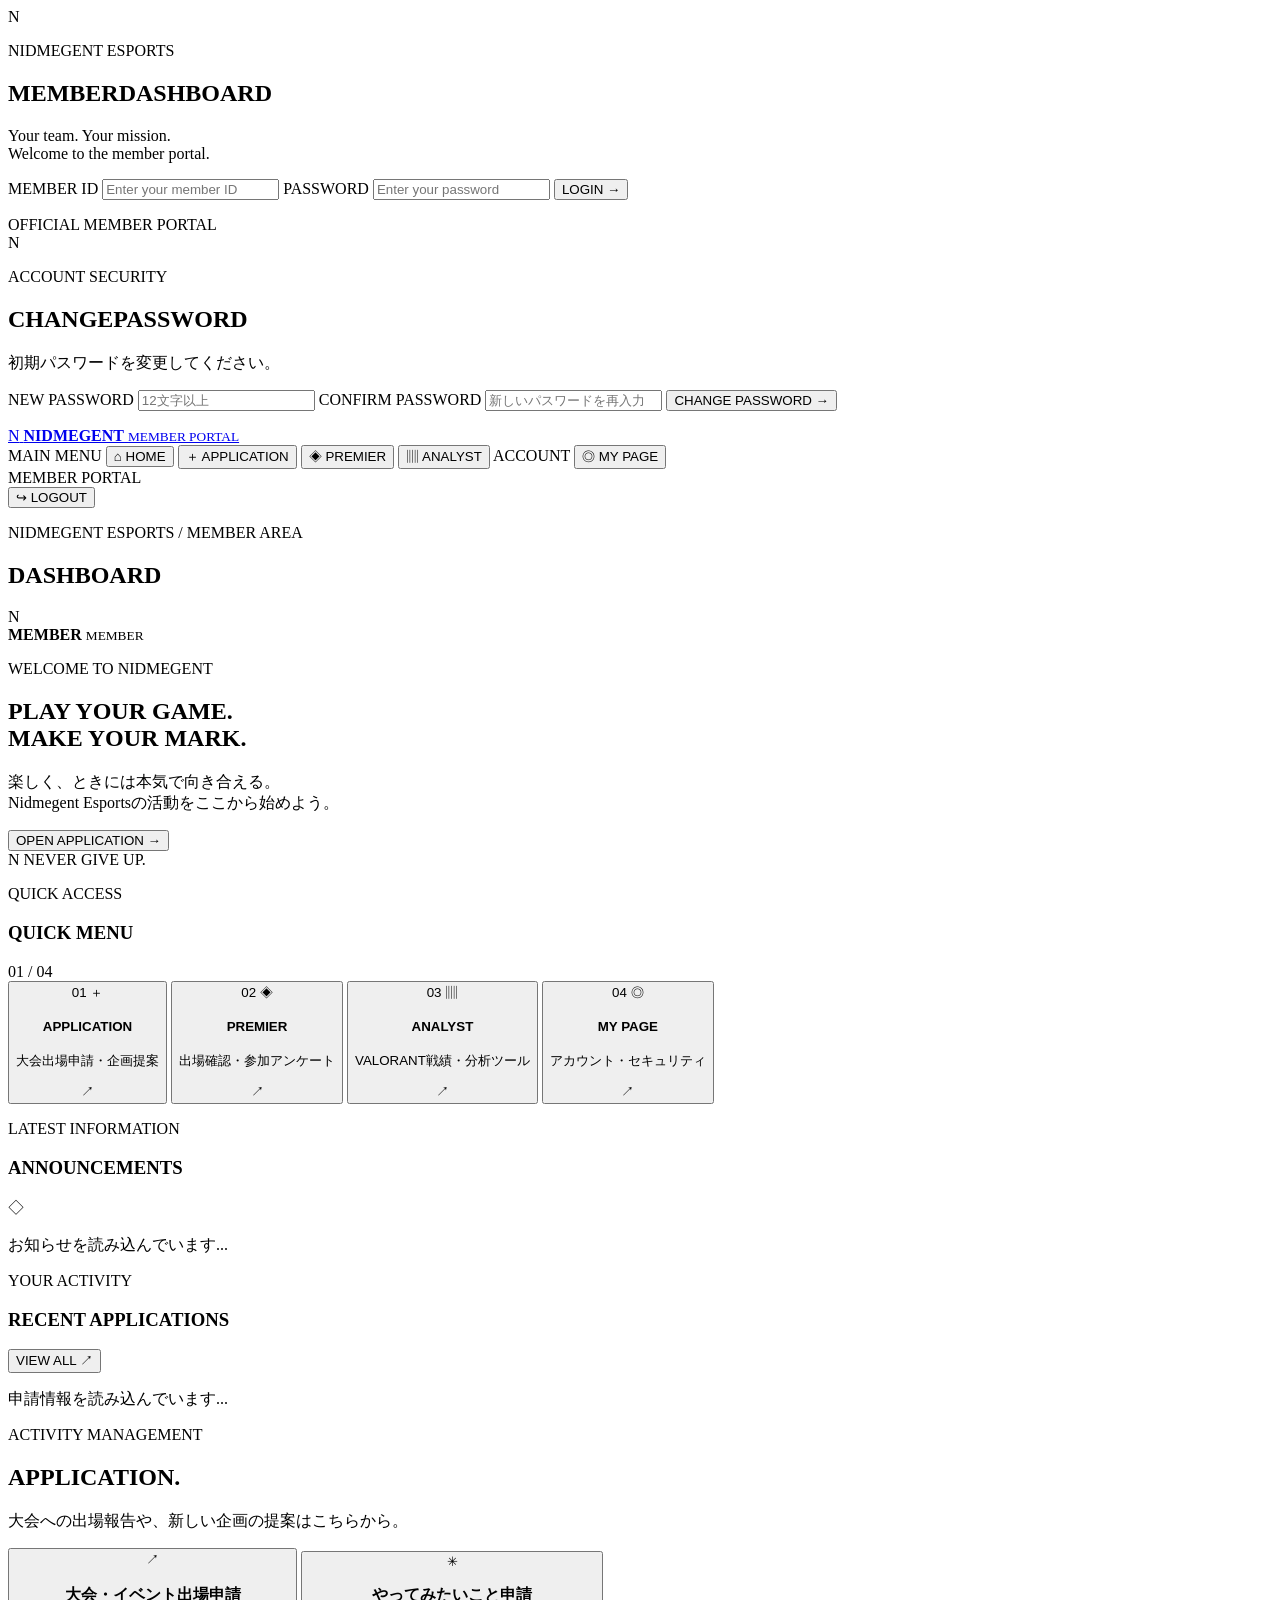
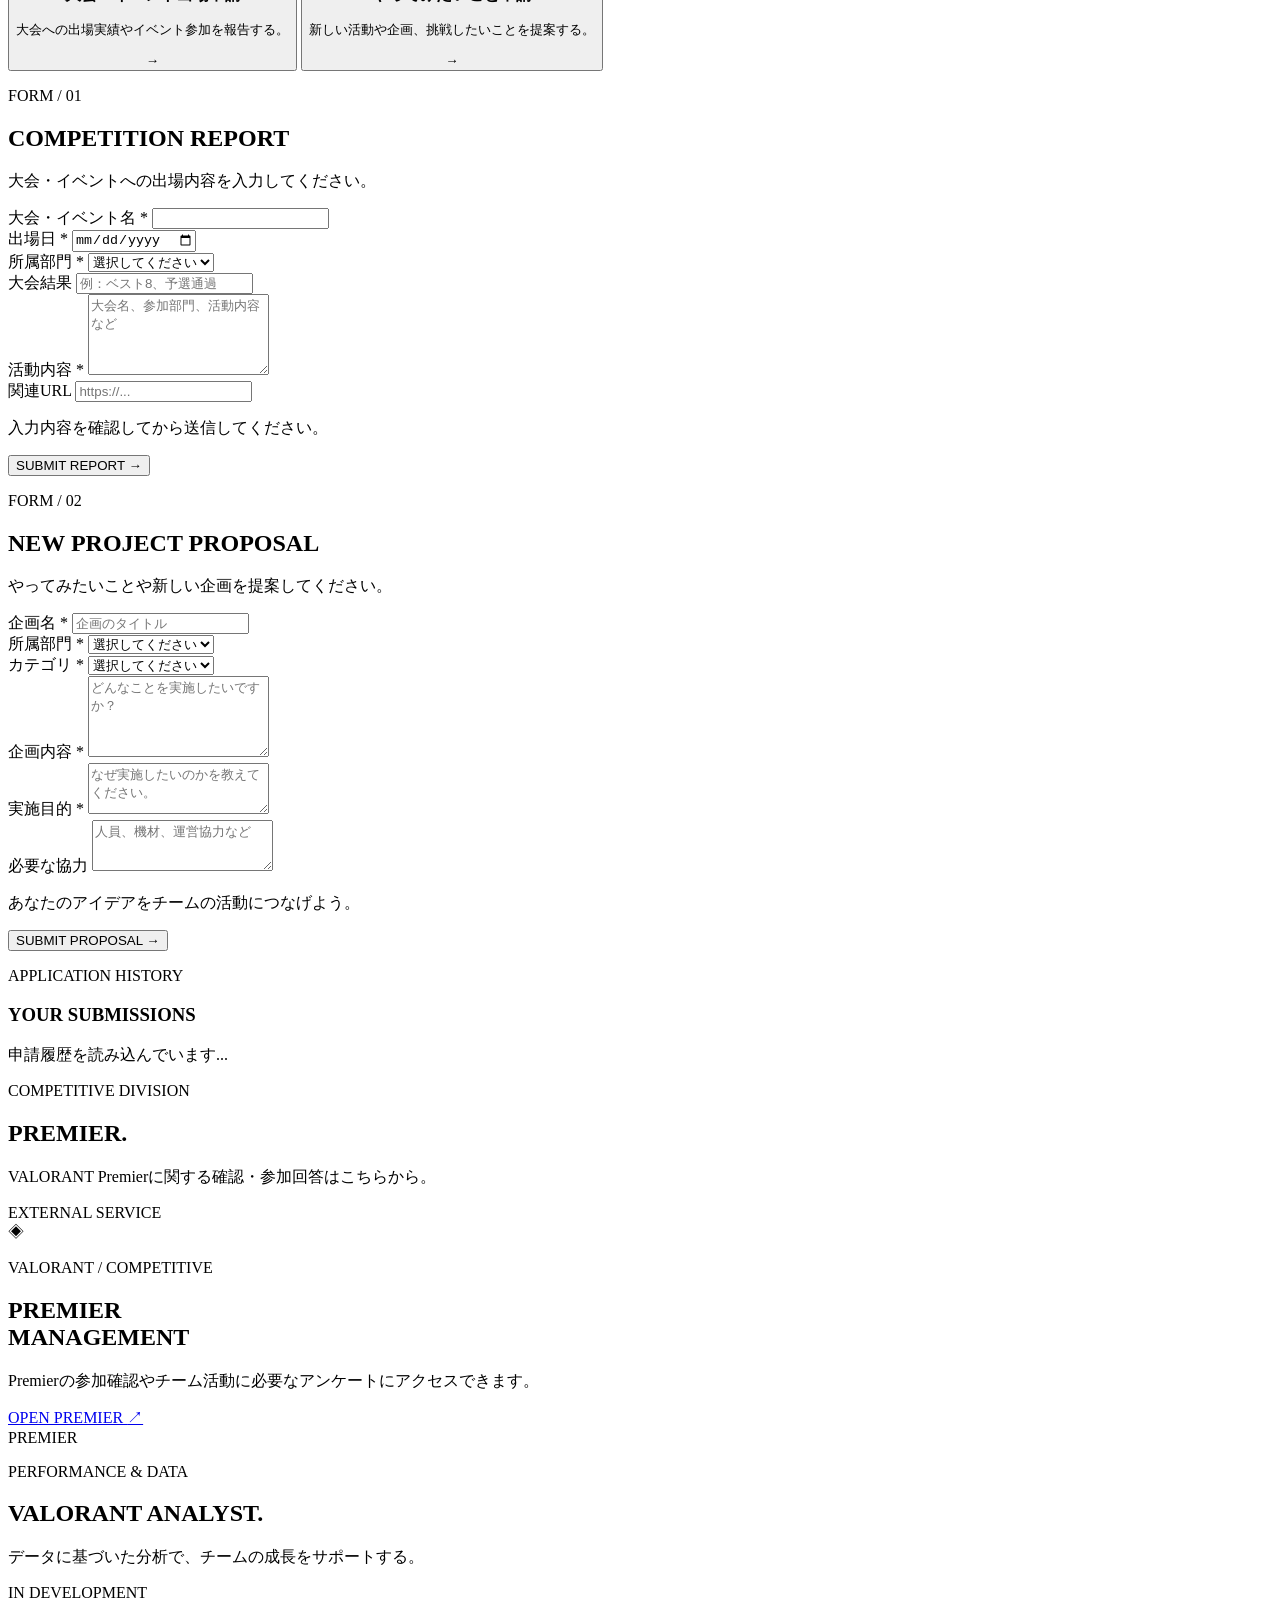
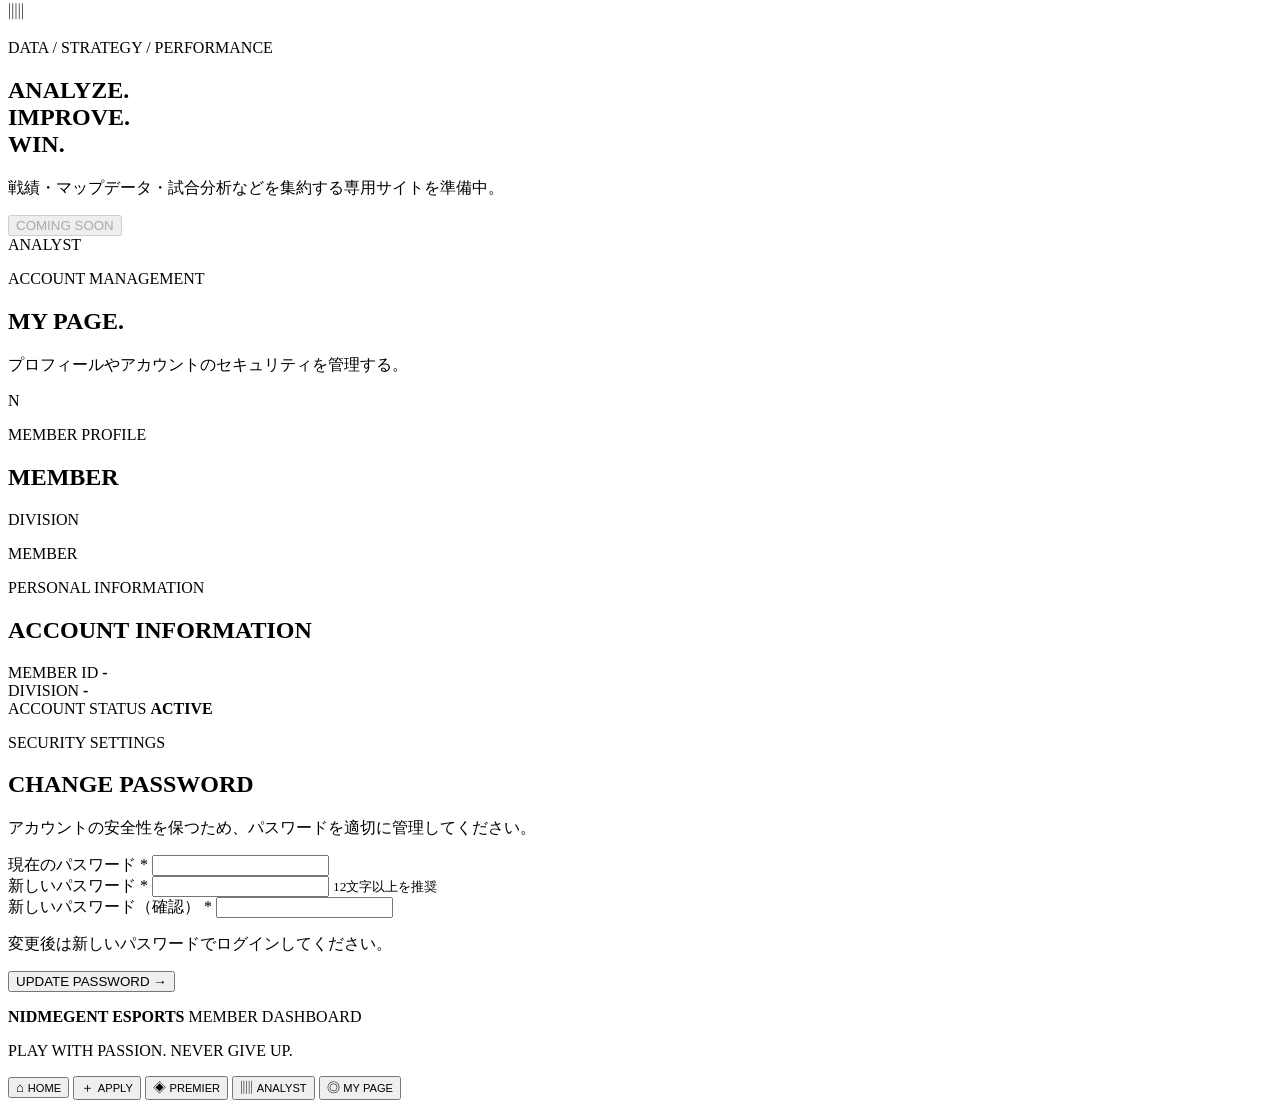
==== index.html @ ac15b61b "Create index.html" ====
<!DOCTYPE html>
<html lang="ja">
<head>
  <meta charset="UTF-8">
  <meta name="viewport" content="width=device-width, initial-scale=1.0">
  <meta name="theme-color" content="#090909">
  <meta name="description" content="Nidmegent Esports Member Dashboard">
  <title>NIDMEGENT | MEMBER DASHBOARD</title>
  <link rel="stylesheet" href="style.css">
</head>

<body>

  <!-- 背景エフェクト -->
  <div class="background-effects">
    <div class="glow glow-one"></div>
    <div class="glow glow-two"></div>
    <div class="grid-overlay"></div>
  </div>

  <!-- ログイン画面 -->
  <section id="loginScreen" class="login-screen">
    <div class="login-card">

      <div class="brand-symbol">N</div>

      <p class="eyebrow">NIDMEGENT ESPORTS</p>
      <h1>MEMBER<span>DASHBOARD</span></h1>

      <p class="login-description">
        Your team. Your mission.<br>
        Welcome to the member portal.
      </p>

      <form id="loginForm">

        <label for="loginId">MEMBER ID</label>
        <input
          id="loginId"
          type="text"
          autocomplete="username"
          placeholder="Enter your member ID"
          required
        >

        <label for="loginPassword">PASSWORD</label>
        <input
          id="loginPassword"
          type="password"
          autocomplete="current-password"
          placeholder="Enter your password"
          required
        >

        <button class="primary-button" type="submit">
          <span>LOGIN</span>
          <span>→</span>
        </button>

        <p id="loginMessage" class="message" aria-live="polite"></p>

      </form>

      <div class="login-footer">
        OFFICIAL MEMBER PORTAL
      </div>

    </div>
  </section>


  <!-- 初回パスワード変更 -->
  <section id="passwordSetupScreen" class="login-screen hidden">
    <div class="login-card">

      <div class="brand-symbol">N</div>

      <p class="eyebrow">ACCOUNT SECURITY</p>
      <h1>CHANGE<span>PASSWORD</span></h1>

      <p class="login-description">
        初期パスワードを変更してください。
      </p>

      <form id="initialPasswordForm">

        <label for="initialNewPassword">NEW PASSWORD</label>
        <input
          id="initialNewPassword"
          type="password"
          autocomplete="new-password"
          minlength="12"
          placeholder="12文字以上"
          required
        >

        <label for="initialConfirmPassword">CONFIRM PASSWORD</label>
        <input
          id="initialConfirmPassword"
          type="password"
          autocomplete="new-password"
          minlength="12"
          placeholder="新しいパスワードを再入力"
          required
        >

        <button class="primary-button" type="submit">
          <span>CHANGE PASSWORD</span>
          <span>→</span>
        </button>

        <p id="initialPasswordMessage" class="message" aria-live="polite"></p>

      </form>

    </div>
  </section>


  <!-- メインアプリ -->
  <div id="app" class="app hidden">

    <!-- サイドバー -->
    <aside class="sidebar">

      <a href="#" class="sidebar-brand" data-tab="home">
        <span class="brand-symbol small">N</span>
        <span>
          <strong>NIDMEGENT</strong>
          <small>MEMBER PORTAL</small>
        </span>
      </a>

      <div class="sidebar-section">
        <span class="sidebar-label">MAIN MENU</span>

        <button class="nav-item active" data-tab="home">
          <span class="nav-icon">⌂</span>
          <span>HOME</span>
        </button>

        <button class="nav-item" data-tab="application">
          <span class="nav-icon">＋</span>
          <span>APPLICATION</span>
        </button>

        <button class="nav-item" data-tab="premier">
          <span class="nav-icon">◈</span>
          <span>PREMIER</span>
        </button>

        <button class="nav-item" data-tab="analyst">
          <span class="nav-icon">▥</span>
          <span>ANALYST</span>
        </button>

        <span class="sidebar-label account-label">ACCOUNT</span>

        <button class="nav-item" data-tab="mypage">
          <span class="nav-icon">◎</span>
          <span>MY PAGE</span>
        </button>
      </div>

      <div class="sidebar-bottom">
        <div class="status-indicator">
          <span class="status-dot"></span>
          MEMBER PORTAL
        </div>

        <button id="logoutButton" class="logout-button">
          ↪ LOGOUT
        </button>
      </div>

    </aside>


    <!-- メインコンテンツ -->
    <main class="main-content">

      <header class="topbar">
        <div>
          <p class="eyebrow">NIDMEGENT ESPORTS / MEMBER AREA</p>
          <h2 id="pageTitle">DASHBOARD</h2>
        </div>

        <div class="user-badge">
          <span class="user-avatar">N</span>
          <div>
            <strong id="headerMemberName">MEMBER</strong>
            <small id="headerDivision">MEMBER</small>
          </div>
        </div>
      </header>


      <!-- HOME -->
      <section id="tab-home" class="tab-panel active">

        <div class="hero-card">
          <div class="hero-content">

            <p class="eyebrow">WELCOME TO NIDMEGENT</p>

            <h1>
              PLAY YOUR GAME.<br>
              <span>MAKE YOUR MARK.</span>
            </h1>

            <p>
              楽しく、ときには本気で向き合える。<br>
              Nidmegent Esportsの活動をここから始めよう。
            </p>

            <button class="primary-button hero-button" data-tab="application">
              OPEN APPLICATION <span>→</span>
            </button>

          </div>

          <div class="hero-decoration">
            <span class="hero-n">N</span>
            <span class="hero-line"></span>
            <span class="hero-caption">NEVER GIVE UP.</span>
          </div>
        </div>


        <div class="section-heading">
          <div>
            <p class="eyebrow">QUICK ACCESS</p>
            <h3>QUICK MENU</h3>
          </div>
          <span class="section-number">01 / 04</span>
        </div>


        <div class="quick-grid">

          <button class="quick-card" data-tab="application">
            <span class="card-number">01</span>
            <span class="quick-icon">＋</span>
            <h4>APPLICATION</h4>
            <p>大会出場申請・企画提案</p>
            <span class="card-arrow">↗</span>
          </button>

          <button class="quick-card" data-tab="premier">
            <span class="card-number">02</span>
            <span class="quick-icon">◈</span>
            <h4>PREMIER</h4>
            <p>出場確認・参加アンケート</p>
            <span class="card-arrow">↗</span>
          </button>

          <button class="quick-card" data-tab="analyst">
            <span class="card-number">03</span>
            <span class="quick-icon">▥</span>
            <h4>ANALYST</h4>
            <p>VALORANT戦績・分析ツール</p>
            <span class="card-arrow">↗</span>
          </button>

          <button class="quick-card" data-tab="mypage">
            <span class="card-number">04</span>
            <span class="quick-icon">◎</span>
            <h4>MY PAGE</h4>
            <p>アカウント・セキュリティ</p>
            <span class="card-arrow">↗</span>
          </button>

        </div>


        <div class="section-heading">
          <div>
            <p class="eyebrow">LATEST INFORMATION</p>
            <h3>ANNOUNCEMENTS</h3>
          </div>
        </div>

        <div id="announcementList" class="announcement-list">
          <div class="empty-state">
            <span class="empty-icon">◇</span>
            <p>お知らせを読み込んでいます...</p>
          </div>
        </div>


        <div class="section-heading">
          <div>
            <p class="eyebrow">YOUR ACTIVITY</p>
            <h3>RECENT APPLICATIONS</h3>
          </div>

          <button class="text-button" data-tab="application">
            VIEW ALL ↗
          </button>
        </div>

        <div id="recentApplications" class="application-list">
          <div class="empty-state">
            <p>申請情報を読み込んでいます...</p>
          </div>
        </div>

      </section>


      <!-- APPLICATION -->
      <section id="tab-application" class="tab-panel">

        <div class="page-intro">
          <p class="eyebrow">ACTIVITY MANAGEMENT</p>
          <h1>APPLICATION<span>.</span></h1>
          <p>大会への出場報告や、新しい企画の提案はこちらから。</p>
        </div>


        <div class="application-type-grid">

          <button class="application-type-card active" data-form="competition">
            <span class="quick-icon">↗</span>
            <h3>大会・イベント出場申請</h3>
            <p>大会への出場実績やイベント参加を報告する。</p>
            <span class="card-arrow">→</span>
          </button>

          <button class="application-type-card" data-form="proposal">
            <span class="quick-icon">✳</span>
            <h3>やってみたいこと申請</h3>
            <p>新しい活動や企画、挑戦したいことを提案する。</p>
            <span class="card-arrow">→</span>
          </button>

        </div>


        <!-- 大会出場申請 -->
        <div id="competitionFormPanel" class="form-panel">

          <div class="form-panel-heading">
            <p class="eyebrow">FORM / 01</p>
            <h2>COMPETITION REPORT</h2>
            <p>大会・イベントへの出場内容を入力してください。</p>
          </div>

          <form id="competitionForm" class="data-form">

            <div class="form-grid">

              <div class="form-field">
                <label for="competitionName">大会・イベント名 <span>*</span></label>
                <input id="competitionName" name="eventName" maxlength="150" required>
              </div>

              <div class="form-field">
                <label for="competitionDate">出場日 <span>*</span></label>
                <input id="competitionDate" name="eventDate" type="date" required>
              </div>

              <div class="form-field">
                <label for="competitionDivision">所属部門 <span>*</span></label>
                <select id="competitionDivision" name="division" required>
                  <option value="">選択してください</option>
                  <option value="LYXEN DIV">LYXEN DIV</option>
                  <option value="NOXIA DIV">NOXIA DIV</option>
                  <option value="OTHER">その他</option>
                </select>
              </div>

              <div class="form-field">
                <label for="competitionResult">大会結果</label>
                <input
                  id="competitionResult"
                  name="result"
                  maxlength="150"
                  placeholder="例：ベスト8、予選通過"
                >
              </div>

              <div class="form-field full-width">
                <label for="competitionDetails">活動内容 <span>*</span></label>
                <textarea
                  id="competitionDetails"
                  name="details"
                  maxlength="3000"
                  rows="5"
                  placeholder="大会名、参加部門、活動内容など"
                  required
                ></textarea>
              </div>

              <div class="form-field full-width">
                <label for="competitionUrl">関連URL</label>
                <input
                  id="competitionUrl"
                  name="url"
                  type="url"
                  maxlength="1000"
                  placeholder="https://..."
                >
              </div>

            </div>

            <div class="form-actions">
              <p>入力内容を確認してから送信してください。</p>
              <button type="submit" class="primary-button">
                SUBMIT REPORT <span>→</span>
              </button>
            </div>

            <p class="message" id="competitionMessage" aria-live="polite"></p>

          </form>

        </div>


        <!-- 企画提案 -->
        <div id="proposalFormPanel" class="form-panel hidden">

          <div class="form-panel-heading">
            <p class="eyebrow">FORM / 02</p>
            <h2>NEW PROJECT PROPOSAL</h2>
            <p>やってみたいことや新しい企画を提案してください。</p>
          </div>

          <form id="proposalForm" class="data-form">

            <div class="form-grid">

              <div class="form-field full-width">
                <label for="proposalTitle">企画名 <span>*</span></label>
                <input
                  id="proposalTitle"
                  name="title"
                  maxlength="150"
                  placeholder="企画のタイトル"
                  required
                >
              </div>

              <div class="form-field">
                <label for="proposalDivision">所属部門 <span>*</span></label>
                <select id="proposalDivision" name="division" required>
                  <option value="">選択してください</option>
                  <option value="LYXEN DIV">LYXEN DIV</option>
                  <option value="NOXIA DIV">NOXIA DIV</option>
                  <option value="OTHER">その他</option>
                </select>
              </div>

              <div class="form-field">
                <label for="proposalCategory">カテゴリ <span>*</span></label>
                <select id="proposalCategory" name="category" required>
                  <option value="">選択してください</option>
                  <option value="大会">大会</option>
                  <option value="イベント">イベント</option>
                  <option value="配信">配信</option>
                  <option value="交流">交流</option>
                  <option value="チーム活動">チーム活動</option>
                  <option value="その他">その他</option>
                </select>
              </div>

              <div class="form-field full-width">
                <label for="proposalDetails">企画内容 <span>*</span></label>
                <textarea
                  id="proposalDetails"
                  name="details"
                  maxlength="3000"
                  rows="5"
                  placeholder="どんなことを実施したいですか？"
                  required
                ></textarea>
              </div>

              <div class="form-field full-width">
                <label for="proposalPurpose">実施目的 <span>*</span></label>
                <textarea
                  id="proposalPurpose"
                  name="purpose"
                  maxlength="2000"
                  rows="3"
                  placeholder="なぜ実施したいのかを教えてください。"
                  required
                ></textarea>
              </div>

              <div class="form-field full-width">
                <label for="proposalSupport">必要な協力</label>
                <textarea
                  id="proposalSupport"
                  name="support"
                  maxlength="2000"
                  rows="3"
                  placeholder="人員、機材、運営協力など"
                ></textarea>
              </div>

            </div>

            <div class="form-actions">
              <p>あなたのアイデアをチームの活動につなげよう。</p>
              <button type="submit" class="primary-button">
                SUBMIT PROPOSAL <span>→</span>
              </button>
            </div>

            <p class="message" id="proposalMessage" aria-live="polite"></p>

          </form>

        </div>


        <div class="section-heading">
          <div>
            <p class="eyebrow">APPLICATION HISTORY</p>
            <h3>YOUR SUBMISSIONS</h3>
          </div>
        </div>

        <div id="applicationHistory" class="application-list">
          <div class="empty-state">
            <p>申請履歴を読み込んでいます...</p>
          </div>
        </div>

      </section>


      <!-- PREMIER -->
      <section id="tab-premier" class="tab-panel">

        <div class="page-intro">
          <p class="eyebrow">COMPETITIVE DIVISION</p>
          <h1>PREMIER<span>.</span></h1>
          <p>VALORANT Premierに関する確認・参加回答はこちらから。</p>
        </div>

        <div class="feature-card premier-feature">

          <div class="feature-tag">EXTERNAL SERVICE</div>

          <div class="feature-icon">◈</div>

          <p class="eyebrow">VALORANT / COMPETITIVE</p>
          <h2>PREMIER<br>MANAGEMENT</h2>

          <p>
            Premierの参加確認やチーム活動に必要なアンケートにアクセスできます。
          </p>

          <a
            class="primary-button link-button"
            href="https://nidmegent.github.io/playerhub.app/"
            target="_blank"
            rel="noopener noreferrer"
          >
            OPEN PREMIER <span>↗</span>
          </a>

          <div class="feature-decoration">PREMIER</div>

        </div>

      </section>


      <!-- ANALYST -->
      <section id="tab-analyst" class="tab-panel">

        <div class="page-intro">
          <p class="eyebrow">PERFORMANCE & DATA</p>
          <h1>VALORANT ANALYST<span>.</span></h1>
          <p>データに基づいた分析で、チームの成長をサポートする。</p>
        </div>

        <div class="feature-card analyst-feature">

          <div class="feature-tag">IN DEVELOPMENT</div>

          <div class="feature-icon">▥</div>

          <p class="eyebrow">DATA / STRATEGY / PERFORMANCE</p>
          <h2>ANALYZE.<br>IMPROVE.<br><span>WIN.</span></h2>

          <p>
            戦績・マップデータ・試合分析などを集約する専用サイトを準備中。
          </p>

          <button class="secondary-button" disabled>
            COMING SOON
          </button>

          <div class="feature-decoration">ANALYST</div>

        </div>

      </section>


      <!-- MY PAGE -->
      <section id="tab-mypage" class="tab-panel">

        <div class="page-intro">
          <p class="eyebrow">ACCOUNT MANAGEMENT</p>
          <h1>MY PAGE<span>.</span></h1>
          <p>プロフィールやアカウントのセキュリティを管理する。</p>
        </div>

        <div class="profile-card">

          <div class="profile-avatar" id="profileAvatar">N</div>

          <div class="profile-information">
            <p class="eyebrow">MEMBER PROFILE</p>
            <h2 id="profileName">MEMBER</h2>
            <p id="profileDivision">DIVISION</p>
            <span class="role-badge" id="profileRole">MEMBER</span>
          </div>

        </div>


        <div class="form-panel">

          <div class="form-panel-heading">
            <p class="eyebrow">PERSONAL INFORMATION</p>
            <h2>ACCOUNT INFORMATION</h2>
          </div>

          <div class="profile-data-grid">

            <div class="profile-data-item">
              <span>MEMBER ID</span>
              <strong id="profileId">-</strong>
            </div>

            <div class="profile-data-item">
              <span>DIVISION</span>
              <strong id="profileDivisionDetail">-</strong>
            </div>

            <div class="profile-data-item">
              <span>ACCOUNT STATUS</span>
              <strong class="status-active">ACTIVE</strong>
            </div>

          </div>

        </div>


        <div class="form-panel">

          <div class="form-panel-heading">
            <p class="eyebrow">SECURITY SETTINGS</p>
            <h2>CHANGE PASSWORD</h2>
            <p>アカウントの安全性を保つため、パスワードを適切に管理してください。</p>
          </div>

          <form id="changePasswordForm" class="data-form">

            <div class="form-grid">

              <div class="form-field full-width">
                <label for="currentPassword">現在のパスワード <span>*</span></label>
                <input
                  id="currentPassword"
                  type="password"
                  autocomplete="current-password"
                  required
                >
              </div>

              <div class="form-field">
                <label for="newPassword">新しいパスワード <span>*</span></label>
                <input
                  id="newPassword"
                  type="password"
                  autocomplete="new-password"
                  minlength="12"
                  required
                >
                <small>12文字以上を推奨</small>
              </div>

              <div class="form-field">
                <label for="confirmPassword">新しいパスワード（確認） <span>*</span></label>
                <input
                  id="confirmPassword"
                  type="password"
                  autocomplete="new-password"
                  minlength="12"
                  required
                >
              </div>

            </div>

            <div class="form-actions">
              <p>変更後は新しいパスワードでログインしてください。</p>
              <button type="submit" class="primary-button">
                UPDATE PASSWORD <span>→</span>
              </button>
            </div>

            <p id="changePasswordMessage" class="message" aria-live="polite"></p>

          </form>

        </div>

      </section>


      <footer class="site-footer">
        <div>
          <strong>NIDMEGENT ESPORTS</strong>
          <span>MEMBER DASHBOARD</span>
        </div>

        <p>PLAY WITH PASSION. NEVER GIVE UP.</p>
      </footer>

    </main>

  </div>


  <!-- モバイルナビゲーション -->
  <nav id="mobileNav" class="mobile-nav hidden">

    <button class="mobile-nav-item active" data-tab="home">
      <span>⌂</span>
      <small>HOME</small>
    </button>

    <button class="mobile-nav-item" data-tab="application">
      <span>＋</span>
      <small>APPLY</small>
    </button>

    <button class="mobile-nav-item" data-tab="premier">
      <span>◈</span>
      <small>PREMIER</small>
    </button>

    <button class="mobile-nav-item" data-tab="analyst">
      <span>▥</span>
      <small>ANALYST</small>
    </button>

    <button class="mobile-nav-item" data-tab="mypage">
      <span>◎</span>
      <small>MY PAGE</small>
    </button>

  </nav>


  <!-- 通知 -->
  <div id="toast" class="toast" role="status" aria-live="polite"></div>

  <script src="script.js"></script>

</body>
</html>
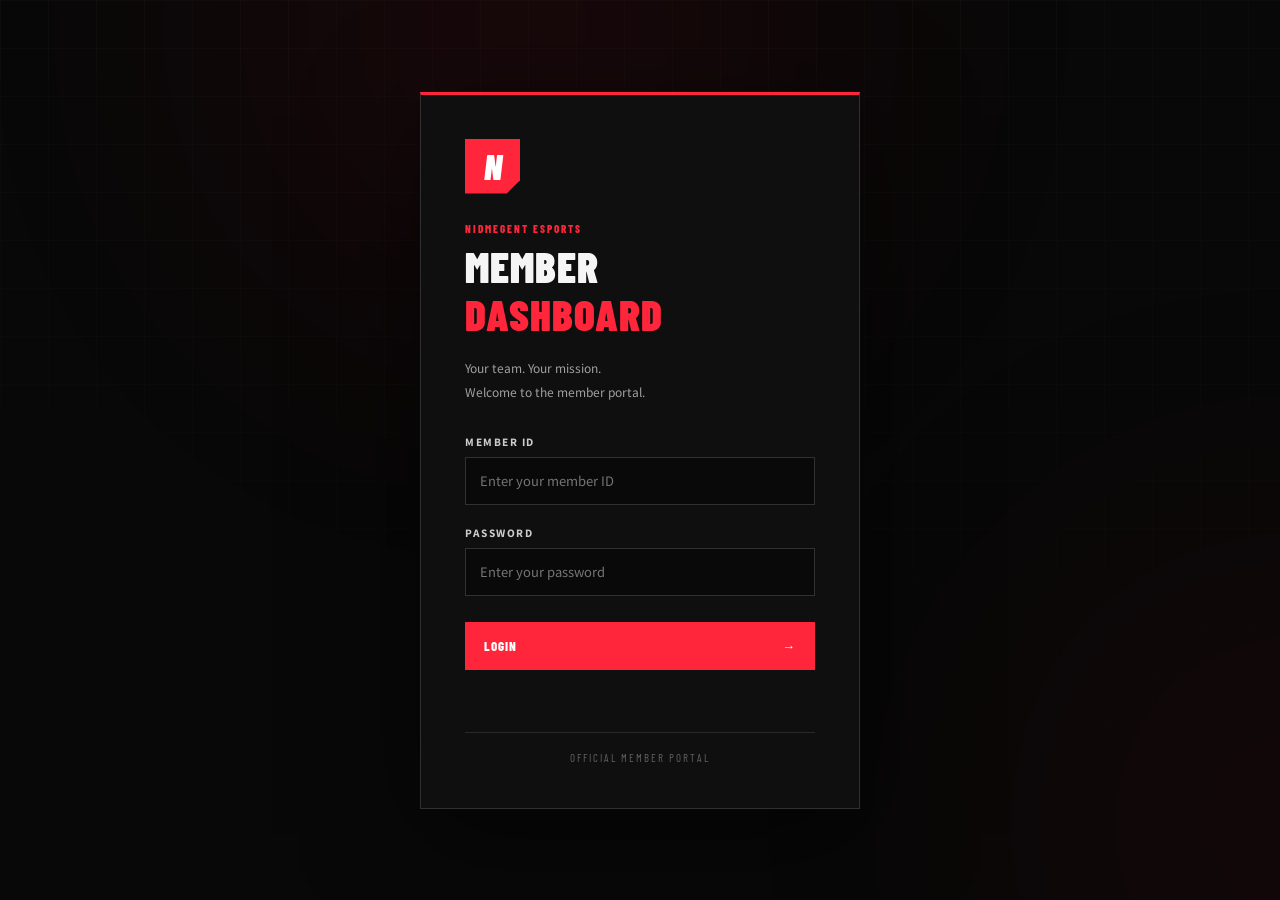
==== commit 00e5a573: "Update index.html" ====
--- a/index.html
+++ b/index.html
@@ -363,11 +363,16 @@
               <div class="form-field">
                 <label for="competitionDivision">所属部門 <span>*</span></label>
                 <select id="competitionDivision" name="division" required>
-                  <option value="">選択してください</option>
-                  <option value="LYXEN DIV">LYXEN DIV</option>
-                  <option value="NOXIA DIV">NOXIA DIV</option>
-                  <option value="OTHER">その他</option>
-                </select>
+  <option value="">選択してください</option>
+  <option value="LYXEN Div.">LYXEN Div.</option>
+  <option value="NOXIA Div.">NOXIA Div.</option>
+  <option value="STREAMER">STREAMER</option>
+  <option value="CREATOR">CREATOR</option>
+  <option value="VALORANT">VALORANT</option>
+  <option value="R6 SIEGE">R6 SIEGE</option>
+  <option value="APEX">APEX</option>
+  <option value="OTHER">OTHER</option>
+</select>
               </div>
 
               <div class="form-field">
@@ -446,11 +451,16 @@
               <div class="form-field">
                 <label for="proposalDivision">所属部門 <span>*</span></label>
                 <select id="proposalDivision" name="division" required>
-                  <option value="">選択してください</option>
-                  <option value="LYXEN DIV">LYXEN DIV</option>
-                  <option value="NOXIA DIV">NOXIA DIV</option>
-                  <option value="OTHER">その他</option>
-                </select>
+  <option value="">選択してください</option>
+  <option value="LYXEN Div.">LYXEN Div.</option>
+  <option value="NOXIA Div.">NOXIA Div.</option>
+  <option value="STREAMER">STREAMER</option>
+  <option value="CREATOR">CREATOR</option>
+  <option value="VALORANT">VALORANT</option>
+  <option value="R6 SIEGE">R6 SIEGE</option>
+  <option value="APEX">APEX</option>
+  <option value="OTHER">OTHER</option>
+</select>
               </div>
 
               <div class="form-field">
--- a/style.css
+++ b/style.css
@@ -0,0 +1,1453 @@
+@import url('https://fonts.googleapis.com/css2?family=Barlow+Condensed:wght@400;500;600;700;800;900&family=Noto+Sans+JP:wght@400;500;600;700;800&display=swap');
+
+:root {
+  --bg: #080808;
+  --panel: #111111;
+  --panel-light: #171717;
+  --border: #292929;
+  --red: #ff253a;
+  --red-dark: #c40d24;
+  --text: #f5f5f5;
+  --muted: #888888;
+  --green: #54e6a2;
+  --sidebar-width: 250px;
+}
+
+* {
+  box-sizing: border-box;
+}
+
+html {
+  scroll-behavior: smooth;
+}
+
+body {
+  margin: 0;
+  background: var(--bg);
+  color: var(--text);
+  font-family: 'Noto Sans JP', sans-serif;
+  min-height: 100vh;
+  overflow-x: hidden;
+}
+
+button,
+input,
+textarea,
+select {
+  font: inherit;
+}
+
+button,
+a {
+  -webkit-tap-highlight-color: transparent;
+}
+
+button {
+  cursor: pointer;
+}
+
+a {
+  color: inherit;
+  text-decoration: none;
+}
+
+button:focus-visible,
+a:focus-visible,
+input:focus-visible,
+textarea:focus-visible,
+select:focus-visible {
+  outline: 2px solid var(--red);
+  outline-offset: 3px;
+}
+
+.hidden {
+  display: none !important;
+}
+
+/* BACKGROUND */
+
+.background-effects {
+  position: fixed;
+  inset: 0;
+  z-index: -1;
+  overflow: hidden;
+  pointer-events: none;
+}
+
+.glow {
+  position: absolute;
+  width: 550px;
+  height: 550px;
+  border-radius: 50%;
+  filter: blur(150px);
+  opacity: .09;
+}
+
+.glow-one {
+  top: -250px;
+  left: 20%;
+  background: #ff1735;
+}
+
+.glow-two {
+  right: -300px;
+  bottom: -200px;
+  background: #a60020;
+}
+
+.grid-overlay {
+  position: absolute;
+  inset: 0;
+  background-image:
+    linear-gradient(rgba(255,255,255,.018) 1px, transparent 1px),
+    linear-gradient(90deg, rgba(255,255,255,.018) 1px, transparent 1px);
+  background-size: 48px 48px;
+  mask-image: linear-gradient(to bottom, black, transparent 90%);
+}
+
+/* TYPOGRAPHY */
+
+h1,
+h2,
+h3,
+h4,
+.eyebrow,
+.sidebar-label,
+.section-number,
+.card-number,
+.brand-symbol,
+.feature-decoration,
+.hero-caption {
+  font-family: 'Barlow Condensed', 'Noto Sans JP', sans-serif;
+}
+
+.eyebrow {
+  margin: 0 0 10px;
+  color: var(--red);
+  font-size: 11px;
+  font-weight: 800;
+  letter-spacing: 2px;
+}
+
+.message {
+  min-height: 20px;
+  margin: 12px 0 0;
+  color: var(--muted);
+  font-size: 12px;
+  line-height: 1.8;
+}
+
+.message.error {
+  color: #ff6777;
+}
+
+.message.success {
+  color: var(--green);
+}
+
+/* LOGIN */
+
+.login-screen {
+  display: grid;
+  place-items: center;
+  min-height: 100vh;
+  padding: 30px 18px;
+}
+
+.login-card {
+  width: 100%;
+  max-width: 440px;
+  padding: 44px;
+  border: 1px solid #303030;
+  border-top: 3px solid var(--red);
+  background: rgba(16,16,16,.96);
+  box-shadow: 0 25px 100px rgba(0,0,0,.55);
+  animation: enter .65s ease both;
+}
+
+.brand-symbol {
+  display: grid;
+  place-items: center;
+  width: 55px;
+  height: 55px;
+  margin-bottom: 28px;
+  background: var(--red);
+  color: #fff;
+  font-size: 35px;
+  font-weight: 900;
+  font-style: italic;
+  clip-path: polygon(0 0, 100% 0, 100% 76%, 76% 100%, 0 100%);
+}
+
+.login-card h1 {
+  margin: 0;
+  font-size: 43px;
+  font-weight: 900;
+  line-height: 1;
+  letter-spacing: 1px;
+}
+
+.login-card h1 span {
+  display: block;
+  margin-top: 5px;
+  color: var(--red);
+}
+
+.login-description {
+  margin: 20px 0 30px;
+  color: #a0a0a0;
+  font-size: 12px;
+  line-height: 2;
+}
+
+.login-card form label {
+  display: block;
+  margin: 20px 0 8px;
+  color: #ccc;
+  font-size: 10px;
+  font-weight: 800;
+  letter-spacing: 1.5px;
+}
+
+.login-card input {
+  width: 100%;
+  min-height: 48px;
+  padding: 12px 14px;
+  border: 1px solid #303030;
+  background: #090909;
+  color: white;
+  font-size: 13px;
+}
+
+.login-card input:focus {
+  border-color: var(--red);
+}
+
+.login-footer {
+  margin-top: 30px;
+  padding-top: 18px;
+  border-top: 1px solid var(--border);
+  color: #626262;
+  font-family: 'Barlow Condensed', sans-serif;
+  font-size: 11px;
+  letter-spacing: 2px;
+  text-align: center;
+}
+
+/* BUTTONS */
+
+.primary-button,
+.secondary-button {
+  display: inline-flex;
+  align-items: center;
+  justify-content: space-between;
+  gap: 24px;
+  min-height: 48px;
+  padding: 13px 18px;
+  border: 1px solid var(--red);
+  font-family: 'Barlow Condensed', sans-serif;
+  font-size: 13px;
+  font-weight: 800;
+  letter-spacing: 1px;
+  transition: .2s ease;
+}
+
+.primary-button {
+  background: var(--red);
+  color: white;
+}
+
+.primary-button:hover {
+  background: #e6112b;
+  box-shadow: 0 0 28px rgba(255,37,58,.25);
+  transform: translateY(-2px);
+}
+
+.login-card .primary-button {
+  width: 100%;
+  margin-top: 26px;
+}
+
+.secondary-button {
+  background: transparent;
+  color: var(--red);
+  cursor: not-allowed;
+  opacity: .8;
+}
+
+.text-button {
+  border: 0;
+  background: transparent;
+  color: var(--red);
+  font-size: 11px;
+  font-weight: 800;
+}
+
+/* APP LAYOUT */
+
+.app {
+  min-height: 100vh;
+}
+
+.sidebar {
+  position: fixed;
+  top: 0;
+  bottom: 0;
+  left: 0;
+  z-index: 20;
+  display: flex;
+  flex-direction: column;
+  width: var(--sidebar-width);
+  padding: 28px 18px 20px;
+  border-right: 1px solid var(--border);
+  background: rgba(10,10,10,.96);
+}
+
+.sidebar-brand {
+  display: flex;
+  align-items: center;
+  gap: 12px;
+  padding: 0 5px 30px;
+  border-bottom: 1px solid var(--border);
+}
+
+.brand-symbol.small {
+  flex-shrink: 0;
+  width: 42px;
+  height: 42px;
+  margin: 0;
+  font-size: 27px;
+}
+
+.sidebar-brand strong,
+.sidebar-brand small {
+  display: block;
+}
+
+.sidebar-brand strong {
+  font-family: 'Barlow Condensed', sans-serif;
+  font-size: 19px;
+  letter-spacing: 1px;
+}
+
+.sidebar-brand small {
+  margin-top: 4px;
+  color: var(--muted);
+  font-size: 9px;
+  letter-spacing: 1.5px;
+}
+
+.sidebar-section {
+  padding-top: 30px;
+}
+
+.sidebar-label {
+  display: block;
+  margin: 0 12px 13px;
+  color: #666;
+  font-size: 11px;
+  font-weight: 800;
+  letter-spacing: 2px;
+}
+
+.nav-item {
+  display: flex;
+  align-items: center;
+  gap: 14px;
+  width: 100%;
+  min-height: 47px;
+  margin-bottom: 5px;
+  padding: 0 13px;
+  border: 1px solid transparent;
+  background: transparent;
+  color: #999;
+  font-size: 11px;
+  font-weight: 800;
+  letter-spacing: 1px;
+  text-align: left;
+  transition: .2s;
+}
+
+.nav-icon {
+  display: grid;
+  place-items: center;
+  width: 23px;
+  color: #777;
+  font-size: 20px;
+}
+
+.nav-item:hover {
+  background: #181818;
+  color: white;
+}
+
+.nav-item.active {
+  border-color: rgba(255,37,58,.2);
+  background: linear-gradient(90deg, rgba(255,37,58,.16), transparent);
+  color: white;
+}
+
+.nav-item.active .nav-icon {
+  color: var(--red);
+}
+
+.account-label {
+  margin-top: 30px;
+}
+
+.sidebar-bottom {
+  margin-top: auto;
+}
+
+.status-indicator {
+  display: flex;
+  align-items: center;
+  gap: 9px;
+  padding: 14px 10px;
+  border-top: 1px solid var(--border);
+  color: #858585;
+  font-family: 'Barlow Condensed', sans-serif;
+  font-size: 11px;
+  letter-spacing: 1px;
+}
+
+.status-dot {
+  width: 7px;
+  height: 7px;
+  border-radius: 50%;
+  background: var(--green);
+  box-shadow: 0 0 10px rgba(84,230,162,.4);
+}
+
+.logout-button {
+  width: 100%;
+  padding: 13px;
+  border: 1px solid #292929;
+  background: transparent;
+  color: #aaa;
+  font-size: 11px;
+  letter-spacing: 1px;
+}
+
+.logout-button:hover {
+  border-color: var(--red);
+  color: var(--red);
+}
+
+.main-content {
+  width: calc(100% - var(--sidebar-width));
+  max-width: 1800px;
+  margin-left: var(--sidebar-width);
+  padding: 0 48px;
+}
+
+/* TOPBAR */
+
+.topbar {
+  display: flex;
+  align-items: center;
+  justify-content: space-between;
+  gap: 20px;
+  min-height: 112px;
+  border-bottom: 1px solid var(--border);
+}
+
+.topbar .eyebrow {
+  margin-bottom: 5px;
+  font-size: 9px;
+}
+
+.topbar h2 {
+  margin: 0;
+  font-size: 29px;
+  font-weight: 800;
+  letter-spacing: 1px;
+}
+
+.user-badge {
+  display: flex;
+  align-items: center;
+  gap: 11px;
+  padding: 9px 13px;
+  border: 1px solid var(--border);
+  background: #111;
+}
+
+.user-avatar {
+  display: grid;
+  place-items: center;
+  width: 35px;
+  height: 35px;
+  background: var(--red);
+  font-family: 'Barlow Condensed', sans-serif;
+  font-size: 21px;
+  font-weight: 900;
+}
+
+.user-badge strong,
+.user-badge small {
+  display: block;
+}
+
+.user-badge strong {
+  font-size: 11px;
+}
+
+.user-badge small {
+  margin-top: 4px;
+  color: var(--muted);
+  font-size: 9px;
+}
+
+/* TABS */
+
+.tab-panel {
+  display: none;
+  padding-top: 32px;
+  padding-bottom: 50px;
+  animation: enter .35s ease both;
+}
+
+.tab-panel.active {
+  display: block;
+}
+
+/* HERO */
+
+.hero-card {
+  position: relative;
+  display: flex;
+  align-items: center;
+  min-height: 340px;
+  margin-bottom: 45px;
+  padding: 40px;
+  overflow: hidden;
+  border: 1px solid #353535;
+  background:
+    linear-gradient(105deg, rgba(10,10,10,.99) 5%, rgba(18,10,12,.96) 58%, rgba(65,8,20,.65));
+}
+
+.hero-card::after {
+  position: absolute;
+  top: 0;
+  right: 0;
+  width: 8px;
+  height: 100%;
+  background: var(--red);
+  content: "";
+}
+
+.hero-content {
+  position: relative;
+  z-index: 2;
+  max-width: 590px;
+}
+
+.hero-content h1 {
+  margin: 0;
+  font-size: clamp(36px, 4vw, 59px);
+  font-weight: 900;
+  line-height: 1.02;
+  letter-spacing: 1px;
+}
+
+.hero-content h1 span {
+  color: var(--red);
+}
+
+.hero-content > p:not(.eyebrow) {
+  margin: 22px 0;
+  color: #aaa;
+  font-size: 12px;
+  line-height: 2;
+}
+
+.hero-button {
+  min-width: 220px;
+}
+
+.hero-decoration {
+  position: absolute;
+  top: 50%;
+  right: 7%;
+  display: flex;
+  flex-direction: column;
+  align-items: center;
+  transform: translateY(-50%);
+  opacity: .12;
+}
+
+.hero-n {
+  color: var(--red);
+  font-family: 'Barlow Condensed', sans-serif;
+  font-size: clamp(180px, 25vw, 320px);
+  font-weight: 900;
+  font-style: italic;
+  line-height: .8;
+}
+
+.hero-line {
+  width: 140px;
+  height: 4px;
+  margin-top: 20px;
+  background: var(--red);
+}
+
+.hero-caption {
+  margin-top: 12px;
+  font-size: 12px;
+  letter-spacing: 5px;
+}
+
+/* SECTION HEADINGS */
+
+.section-heading {
+  display: flex;
+  align-items: end;
+  justify-content: space-between;
+  gap: 20px;
+  margin: 0 0 20px;
+}
+
+.section-heading h3 {
+  margin: 0;
+  font-size: 25px;
+  font-weight: 800;
+}
+
+.section-number {
+  color: #666;
+  font-size: 12px;
+  letter-spacing: 1px;
+}
+
+/* QUICK CARDS */
+
+.quick-grid {
+  display: grid;
+  grid-template-columns: repeat(4, minmax(0, 1fr));
+  gap: 14px;
+  margin-bottom: 48px;
+}
+
+.quick-card {
+  position: relative;
+  min-height: 190px;
+  padding: 20px;
+  border: 1px solid var(--border);
+  background: linear-gradient(145deg, #141414, #0c0c0c);
+  color: white;
+  text-align: left;
+  transition: .25s;
+}
+
+.quick-card::before {
+  position: absolute;
+  top: 0;
+  left: 0;
+  width: 0;
+  height: 2px;
+  background: var(--red);
+  transition: .25s;
+  content: "";
+}
+
+.quick-card:hover {
+  border-color: #5b252b;
+  background: #171111;
+  transform: translateY(-4px);
+}
+
+.quick-card:hover::before {
+  width: 100%;
+}
+
+.card-number {
+  position: absolute;
+  top: 15px;
+  right: 15px;
+  color: #555;
+  font-size: 12px;
+}
+
+.quick-icon {
+  display: block;
+  margin-bottom: 24px;
+  color: var(--red);
+  font-family: 'Barlow Condensed', sans-serif;
+  font-size: 31px;
+  font-weight: 800;
+}
+
+.quick-card h4 {
+  margin: 0 0 8px;
+  font-size: 15px;
+  font-weight: 800;
+  letter-spacing: 1px;
+}
+
+.quick-card p {
+  margin: 0;
+  color: #888;
+  font-size: 10px;
+  line-height: 1.8;
+}
+
+.card-arrow {
+  position: absolute;
+  right: 17px;
+  bottom: 17px;
+  color: var(--red);
+  font-size: 17px;
+}
+
+/* ANNOUNCEMENTS AND HISTORY */
+
+.announcement-list,
+.application-list {
+  margin-bottom: 42px;
+}
+
+.announcement-item,
+.application-item {
+  display: flex;
+  align-items: center;
+  justify-content: space-between;
+  gap: 20px;
+  padding: 18px 20px;
+  border: 1px solid var(--border);
+  border-bottom: 0;
+  background: #101010;
+}
+
+.announcement-item:last-child,
+.application-item:last-child {
+  border-bottom: 1px solid var(--border);
+}
+
+.announcement-item:hover,
+.application-item:hover {
+  background: #151515;
+}
+
+.announcement-meta {
+  margin-bottom: 6px;
+  color: var(--muted);
+  font-size: 10px;
+}
+
+.announcement-item h4,
+.application-item h4 {
+  margin: 0;
+  font-size: 13px;
+}
+
+.announcement-item p,
+.application-item p {
+  margin: 7px 0 0;
+  color: #999;
+  font-size: 11px;
+  line-height: 1.8;
+}
+
+.empty-state {
+  padding: 35px 20px;
+  border: 1px dashed #303030;
+  color: #777;
+  font-size: 12px;
+  text-align: center;
+}
+
+.empty-icon {
+  display: block;
+  margin-bottom: 10px;
+  color: var(--red);
+  font-size: 24px;
+}
+
+/* PAGE INTRO */
+
+.page-intro {
+  margin-bottom: 32px;
+}
+
+.page-intro h1 {
+  margin: 0;
+  font-size: clamp(38px, 5vw, 58px);
+  font-weight: 900;
+  line-height: 1;
+  letter-spacing: 1px;
+}
+
+.page-intro h1 span {
+  color: var(--red);
+}
+
+.page-intro > p:last-child {
+  margin-top: 18px;
+  color: #999;
+  font-size: 12px;
+  line-height: 1.9;
+}
+
+/* APPLICATION TYPES */
+
+.application-type-grid {
+  display: grid;
+  grid-template-columns: repeat(2, minmax(0, 1fr));
+  gap: 15px;
+  margin-bottom: 24px;
+}
+
+.application-type-card {
+  position: relative;
+  padding: 24px;
+  border: 1px solid var(--border);
+  background: #111;
+  color: white;
+  text-align: left;
+  transition: .2s;
+}
+
+.application-type-card.active,
+.application-type-card:hover {
+  border-color: var(--red);
+  background: linear-gradient(135deg, rgba(255,37,58,.1), #111 65%);
+}
+
+.application-type-card h3 {
+  margin: 0 0 10px;
+  font-size: 17px;
+}
+
+.application-type-card p {
+  margin: 0;
+  padding-right: 15px;
+  color: #999;
+  font-size: 11px;
+  line-height: 1.9;
+}
+
+.application-type-card .quick-icon {
+  margin-bottom: 18px;
+}
+
+/* FORMS */
+
+.form-panel {
+  margin-bottom: 30px;
+  padding: 28px;
+  border: 1px solid var(--border);
+  background: rgba(16,16,16,.92);
+}
+
+.form-panel-heading {
+  margin-bottom: 25px;
+  padding-bottom: 20px;
+  border-bottom: 1px solid var(--border);
+}
+
+.form-panel-heading h2 {
+  margin: 0;
+  font-size: 24px;
+  font-weight: 800;
+}
+
+.form-panel-heading > p:last-child {
+  margin: 12px 0 0;
+  color: #999;
+  font-size: 11px;
+  line-height: 1.8;
+}
+
+.form-grid {
+  display: grid;
+  grid-template-columns: repeat(2, minmax(0, 1fr));
+  gap: 22px 18px;
+}
+
+.form-field {
+  min-width: 0;
+}
+
+.full-width {
+  grid-column: 1 / -1;
+}
+
+.form-field label {
+  display: block;
+  margin-bottom: 9px;
+  color: #ddd;
+  font-size: 11px;
+  font-weight: 700;
+}
+
+.form-field label span {
+  color: var(--red);
+}
+
+.form-field input,
+.form-field textarea,
+.form-field select {
+  display: block;
+  width: 100%;
+  min-height: 46px;
+  padding: 12px 13px;
+  border: 1px solid #333;
+  border-radius: 0;
+  background: #090909;
+  color: white;
+  font-size: 12px;
+}
+
+.form-field textarea {
+  min-height: 100px;
+  resize: vertical;
+}
+
+.form-field input:focus,
+.form-field textarea:focus,
+.form-field select:focus {
+  border-color: var(--red);
+  outline: none;
+}
+
+.form-field input::placeholder,
+.form-field textarea::placeholder {
+  color: #626262;
+}
+
+.form-field small {
+  display: block;
+  margin-top: 7px;
+  color: #777;
+  font-size: 10px;
+}
+
+.form-actions {
+  display: flex;
+  align-items: center;
+  justify-content: space-between;
+  gap: 20px;
+  margin-top: 28px;
+  padding-top: 22px;
+  border-top: 1px solid var(--border);
+}
+
+.form-actions p {
+  margin: 0;
+  color: #888;
+  font-size: 10px;
+  line-height: 1.8;
+}
+
+/* EXTERNAL FEATURE CARDS */
+
+.feature-card {
+  position: relative;
+  min-height: 430px;
+  padding: 48px;
+  overflow: hidden;
+  border: 1px solid #393939;
+  background: linear-gradient(120deg, #111, #160a0c);
+}
+
+.analyst-feature {
+  background: linear-gradient(120deg, #111, #100d0d);
+}
+
+.feature-tag {
+  display: inline-block;
+  padding: 7px 10px;
+  border: 1px solid rgba(255,37,58,.4);
+  color: var(--red);
+  font-family: 'Barlow Condensed', sans-serif;
+  font-size: 11px;
+  font-weight: 800;
+  letter-spacing: 2px;
+}
+
+.feature-icon {
+  margin-top: 30px;
+  color: var(--red);
+  font-size: 32px;
+}
+
+.feature-card h2 {
+  position: relative;
+  z-index: 1;
+  margin: 10px 0 20px;
+  font-size: clamp(42px, 6vw, 72px);
+  font-weight: 900;
+  line-height: .95;
+}
+
+.feature-card h2 span {
+  color: var(--red);
+}
+
+.feature-card > p:not(.eyebrow) {
+  position: relative;
+  z-index: 1;
+  max-width: 480px;
+  margin-bottom: 28px;
+  color: #999;
+  font-size: 12px;
+  line-height: 2;
+}
+
+.link-button {
+  position: relative;
+  z-index: 2;
+  min-width: 210px;
+}
+
+.feature-decoration {
+  position: absolute;
+  right: -20px;
+  bottom: -65px;
+  color: var(--red);
+  font-size: clamp(100px, 20vw, 250px);
+  font-weight: 900;
+  opacity: .06;
+  pointer-events: none;
+}
+
+/* PROFILE */
+
+.profile-card {
+  display: flex;
+  align-items: center;
+  gap: 24px;
+  margin-bottom: 25px;
+  padding: 28px;
+  border: 1px solid var(--border);
+  background: linear-gradient(110deg, #171111, #101010);
+}
+
+.profile-avatar {
+  display: grid;
+  flex-shrink: 0;
+  place-items: center;
+  width: 90px;
+  height: 90px;
+  background: var(--red);
+  font-family: 'Barlow Condensed', sans-serif;
+  font-size: 55px;
+  font-weight: 900;
+  font-style: italic;
+}
+
+.profile-information h2 {
+  margin: 0;
+  font-size: 25px;
+}
+
+.profile-information > p:not(.eyebrow) {
+  margin: 8px 0 12px;
+  color: #999;
+  font-size: 11px;
+}
+
+.role-badge {
+  display: inline-block;
+  padding: 5px 9px;
+  border: 1px solid #444;
+  color: #ccc;
+  font-family: 'Barlow Condensed', sans-serif;
+  font-size: 10px;
+  letter-spacing: 1px;
+}
+
+.profile-data-grid {
+  display: grid;
+  grid-template-columns: repeat(3, minmax(0, 1fr));
+  gap: 15px;
+}
+
+.profile-data-item {
+  padding: 17px;
+  border: 1px solid #292929;
+  background: #0b0b0b;
+}
+
+.profile-data-item span,
+.profile-data-item strong {
+  display: block;
+}
+
+.profile-data-item span {
+  margin-bottom: 10px;
+  color: #777;
+  font-size: 9px;
+  letter-spacing: 1px;
+}
+
+.profile-data-item strong {
+  overflow-wrap: anywhere;
+  font-size: 12px;
+}
+
+.profile-data-item .status-active {
+  color: var(--green);
+}
+
+/* FOOTER */
+
+.site-footer {
+  display: flex;
+  align-items: center;
+  justify-content: space-between;
+  gap: 20px;
+  padding: 24px 0 35px;
+  border-top: 1px solid var(--border);
+}
+
+.site-footer strong,
+.site-footer span {
+  display: block;
+}
+
+.site-footer strong {
+  font-family: 'Barlow Condensed', sans-serif;
+  font-size: 14px;
+  letter-spacing: 1px;
+}
+
+.site-footer span {
+  margin-top: 4px;
+  color: #777;
+  font-size: 9px;
+  letter-spacing: 1px;
+}
+
+.site-footer > p {
+  color: #666;
+  font-family: 'Barlow Condensed', sans-serif;
+  font-size: 11px;
+  letter-spacing: 1px;
+}
+
+/* TOAST */
+
+.toast {
+  position: fixed;
+  right: 25px;
+  bottom: 25px;
+  z-index: 100;
+  max-width: min(380px, calc(100vw - 40px));
+  padding: 16px 20px;
+  border: 1px solid var(--red);
+  background: #171010;
+  color: white;
+  font-size: 12px;
+  line-height: 1.8;
+  opacity: 0;
+  pointer-events: none;
+  transform: translateY(15px);
+  transition: .25s;
+}
+
+.toast.show {
+  opacity: 1;
+  transform: translateY(0);
+}
+
+/* MOBILE NAV */
+
+.mobile-nav {
+  display: none;
+}
+
+/* ANIMATION */
+
+@keyframes enter {
+  from {
+    opacity: 0;
+    transform: translateY(12px);
+  }
+
+  to {
+    opacity: 1;
+    transform: translateY(0);
+  }
+}
+
+/* TABLET */
+
+@media (max-width: 1200px) {
+  :root {
+    --sidebar-width: 220px;
+  }
+
+  .main-content {
+    padding: 0 28px;
+  }
+
+  .quick-grid {
+    grid-template-columns: repeat(2, minmax(0, 1fr));
+  }
+
+  .hero-decoration {
+    right: 2%;
+  }
+}
+
+/* MOBILE */
+
+@media (max-width: 760px) {
+  :root {
+    --sidebar-width: 0px;
+  }
+
+  .sidebar {
+    display: none;
+  }
+
+  .main-content {
+    width: 100%;
+    margin-left: 0;
+    padding: 0 17px 100px;
+  }
+
+  .topbar {
+    min-height: 88px;
+  }
+
+  .topbar h2 {
+    font-size: 23px;
+  }
+
+  .topbar .eyebrow {
+    max-width: 180px;
+    font-size: 8px;
+    line-height: 1.7;
+  }
+
+  .user-badge {
+    gap: 8px;
+    padding: 7px;
+  }
+
+  .user-avatar {
+    width: 30px;
+    height: 30px;
+    font-size: 18px;
+  }
+
+  .user-badge strong {
+    max-width: 90px;
+    overflow: hidden;
+    font-size: 10px;
+    text-overflow: ellipsis;
+    white-space: nowrap;
+  }
+
+  .user-badge small {
+    font-size: 8px;
+  }
+
+  .tab-panel {
+    padding-top: 22px;
+  }
+
+  .hero-card {
+    min-height: 340px;
+    padding: 25px 22px;
+  }
+
+  .hero-content h1 {
+    font-size: clamp(34px, 9vw, 48px);
+  }
+
+  .hero-decoration {
+    right: -35px;
+    opacity: .65;
+  }
+
+  .hero-n {
+    font-size: 190px;
+  }
+
+  .hero-content {
+    max-width: 100%;
+  }
+
+  .hero-content > p:not(.eyebrow) {
+    position: relative;
+    z-index: 2;
+    font-size: 11px;
+  }
+
+  .hero-button {
+    position: relative;
+    z-index: 2;
+    min-width: 0;
+    font-size: 11px;
+  }
+
+  .section-heading h3 {
+    font-size: 21px;
+  }
+
+  .quick-grid {
+    grid-template-columns: repeat(2, minmax(0, 1fr));
+    gap: 10px;
+  }
+
+  .quick-card {
+    min-height: 175px;
+    padding: 15px;
+  }
+
+  .quick-card h4 {
+    font-size: 13px;
+  }
+
+  .quick-card p {
+    font-size: 10px;
+  }
+
+  .application-type-grid {
+    grid-template-columns: 1fr;
+  }
+
+  .form-panel {
+    padding: 20px 16px;
+  }
+
+  .form-panel-heading h2 {
+    font-size: 21px;
+  }
+
+  .form-grid {
+    grid-template-columns: 1fr;
+    gap: 19px;
+  }
+
+  .full-width {
+    grid-column: auto;
+  }
+
+  .form-actions {
+    align-items: stretch;
+    flex-direction: column;
+  }
+
+  .form-actions .primary-button {
+    width: 100%;
+  }
+
+  .feature-card {
+    min-height: 410px;
+    padding: 26px 20px;
+  }
+
+  .feature-card h2 {
+    font-size: 46px;
+  }
+
+  .feature-decoration {
+    right: -15px;
+    bottom: -25px;
+    font-size: 120px;
+  }
+
+  .profile-card {
+    gap: 15px;
+    padding: 20px 15px;
+  }
+
+  .profile-avatar {
+    width: 65px;
+    height: 65px;
+    font-size: 40px;
+  }
+
+  .profile-information h2 {
+    font-size: 20px;
+    overflow-wrap: anywhere;
+  }
+
+  .profile-data-grid {
+    grid-template-columns: 1fr;
+  }
+
+  .site-footer {
+    align-items: flex-start;
+    flex-direction: column;
+    gap: 10px;
+  }
+
+  .site-footer > p {
+    font-size: 10px;
+  }
+
+  .mobile-nav {
+    position: fixed;
+    right: 0;
+    bottom: 0;
+    left: 0;
+    z-index: 50;
+    display: grid;
+    grid-template-columns: repeat(5, 1fr);
+    padding: 8px 4px max(8px, env(safe-area-inset-bottom));
+    border-top: 1px solid #303030;
+    background: rgba(10,10,10,.97);
+    backdrop-filter: blur(15px);
+  }
+
+  .mobile-nav-item {
+    display: flex;
+    align-items: center;
+    justify-content: center;
+    flex-direction: column;
+    gap: 4px;
+    min-width: 0;
+    min-height: 48px;
+    border: 0;
+    background: transparent;
+    color: #777;
+  }
+
+  .mobile-nav-item span {
+    font-size: 19px;
+  }
+
+  .mobile-nav-item small {
+    font-family: 'Barlow Condensed', sans-serif;
+    font-size: 9px;
+    font-weight: 800;
+    letter-spacing: .5px;
+  }
+
+  .mobile-nav-item.active {
+    color: var(--red);
+  }
+
+  .login-card {
+    padding: 32px 23px;
+  }
+
+  .login-card h1 {
+    font-size: 38px;
+  }
+
+  .announcement-item,
+  .application-item {
+    align-items: flex-start;
+    flex-direction: column;
+    gap: 10px;
+    padding: 16px;
+  }
+}
+
+@media (prefers-reduced-motion: reduce) {
+  *,
+  *::before,
+  *::after {
+    scroll-behavior: auto !important;
+    animation-duration: .01ms !important;
+    transition-duration: .01ms !important;
+  }
+}
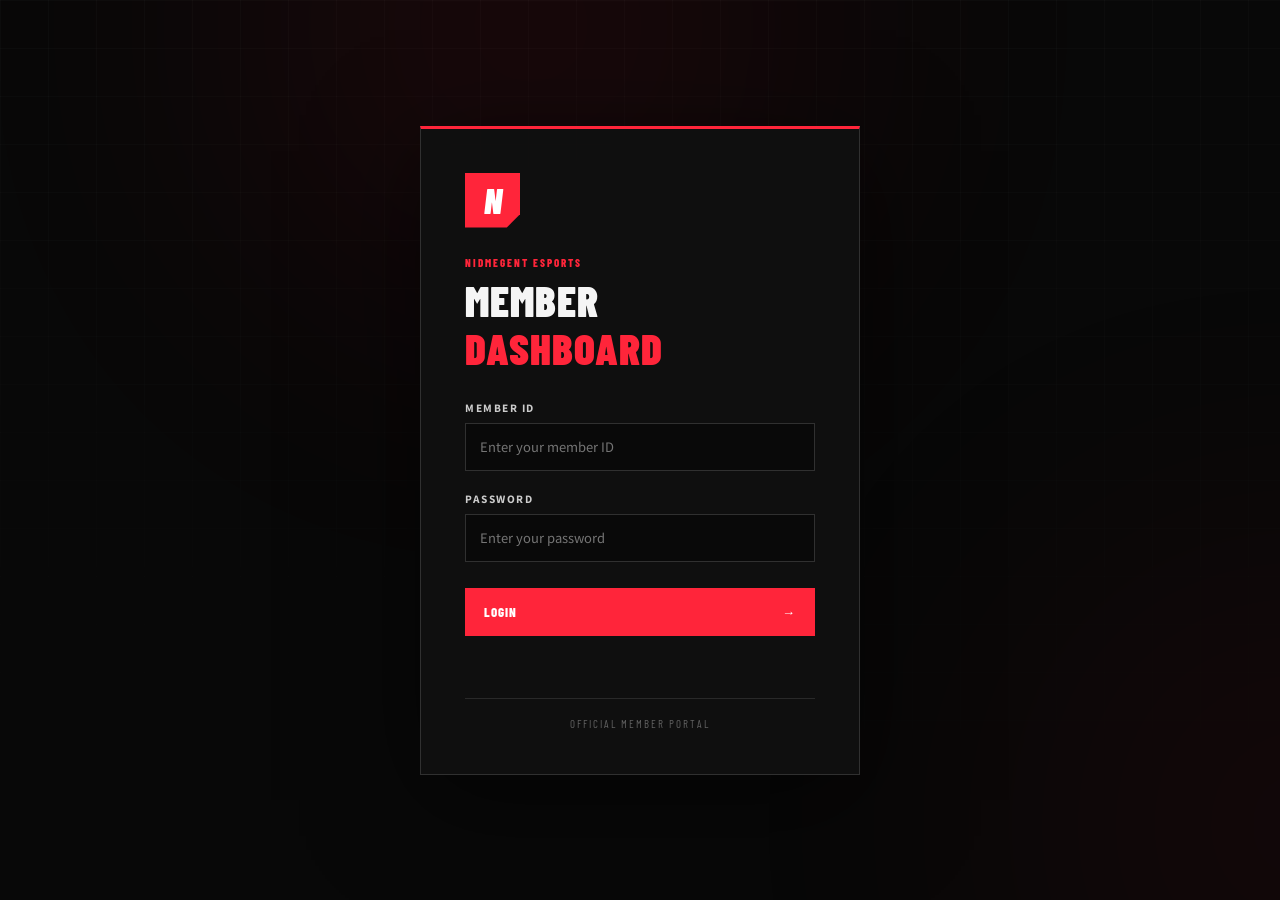
==== commit b3b67fe2: "Update index.html" ====
--- a/index.html
+++ b/index.html
@@ -5,7 +5,8 @@
   <meta name="viewport" content="width=device-width, initial-scale=1.0">
   <meta name="theme-color" content="#090909">
   <meta name="description" content="Nidmegent Esports Member Dashboard">
-  <title>NIDMEGENT | MEMBER DASHBOARD</title>
+  <title>NidSight</title>
+  <link rel="icon" href="favicon.ico" type="image/x-icon">
   <link rel="stylesheet" href="style.css">
 </head>
 
@@ -28,8 +29,6 @@
       <h1>MEMBER<span>DASHBOARD</span></h1>
 
       <p class="login-description">
-        Your team. Your mission.<br>
-        Welcome to the member portal.
       </p>
 
       <form id="loginForm">
@@ -89,8 +88,8 @@
           id="initialNewPassword"
           type="password"
           autocomplete="new-password"
-          minlength="12"
-          placeholder="12文字以上"
+          minlength="8"
+          placeholder="8文字以上"
           required
         >
 
@@ -99,7 +98,7 @@
           id="initialConfirmPassword"
           type="password"
           autocomplete="new-password"
-          minlength="12"
+          minlength="8"
           placeholder="新しいパスワードを再入力"
           required
         >
@@ -161,6 +160,16 @@
           <span>MY PAGE</span>
         </button>
       </div>
+      <!-- ADMIN PAGE：管理者のみ表示 -->
+<a
+  id="adminPageNav"
+  class="nav-item"
+  href="admin.html"
+  style="display: none; text-decoration: none;"
+>
+  <span class="nav-icon">⚙</span>
+  <span>ADMIN PAGE</span>
+</a>
 
       <div class="sidebar-bottom">
         <div class="status-indicator">
@@ -694,10 +703,10 @@
                   id="newPassword"
                   type="password"
                   autocomplete="new-password"
-                  minlength="12"
+                  minlength="9"
                   required
                 >
-                <small>12文字以上を推奨</small>
+                <small>8文字以上を推奨</small>
               </div>
 
               <div class="form-field">
@@ -706,7 +715,7 @@
                   id="confirmPassword"
                   type="password"
                   autocomplete="new-password"
-                  minlength="12"
+                  minlength="8"
                   required
                 >
               </div>
@@ -771,6 +780,17 @@
       <small>MY PAGE</small>
     </button>
 
+    <!-- ADMIN PAGE：管理者のみ表示 -->
+<a
+  id="adminPageMobileNav"
+  class="mobile-nav-item"
+  href="admin.html"
+  style="display: none; text-decoration: none;"
+>
+  <span>⚙</span>
+  <small>ADMIN</small>
+</a>
+
   </nav>
 
 
